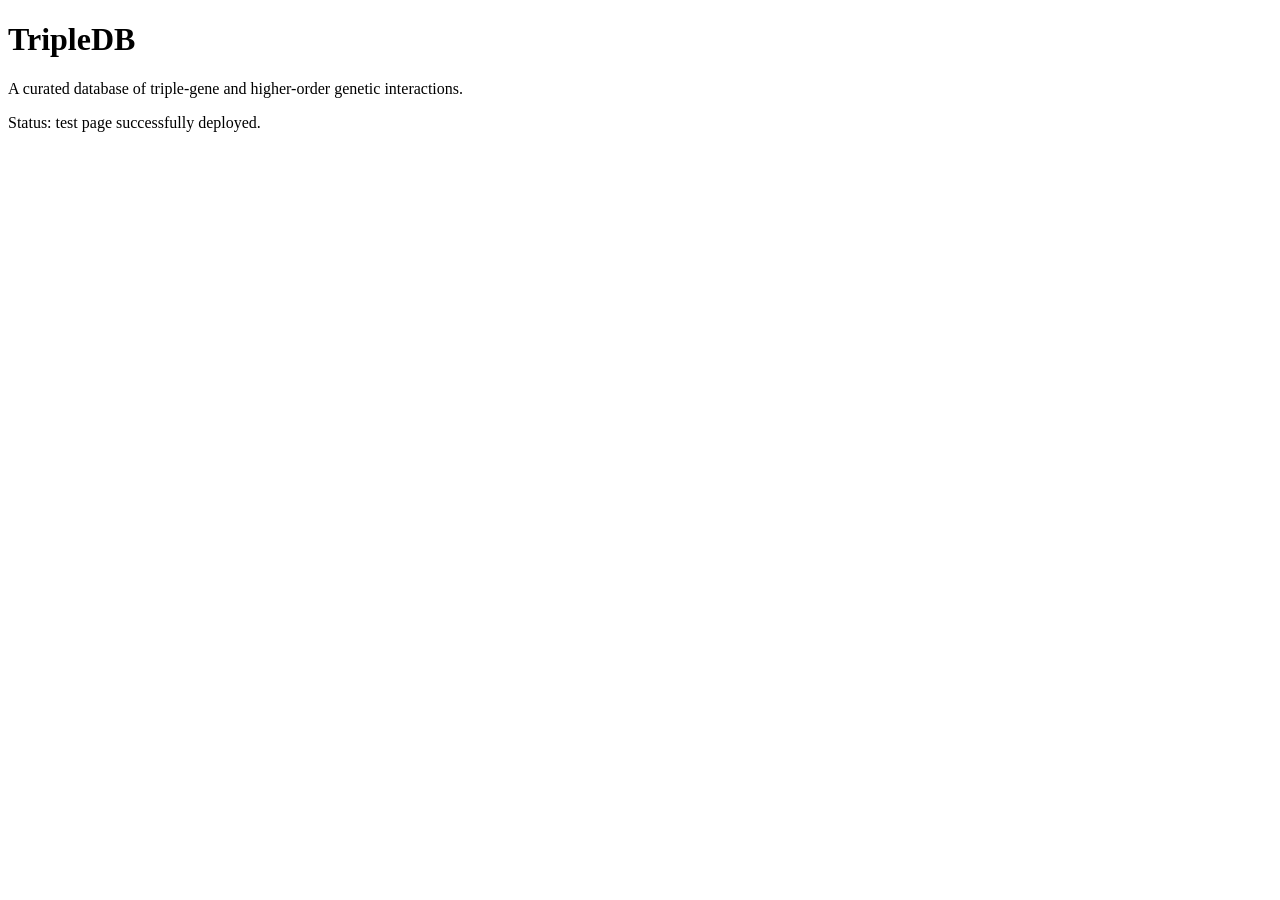
==== index.html @ 73de06bc "Create index.html" ====
<!DOCTYPE html>
<html lang="en">
<head>
  <meta charset="UTF-8">
  <title>TripleDB</title>
</head>
<body>
  <h1>TripleDB</h1>
  <p>A curated database of triple-gene and higher-order genetic interactions.</p>
  <p>Status: test page successfully deployed.</p>
</body>
</html>
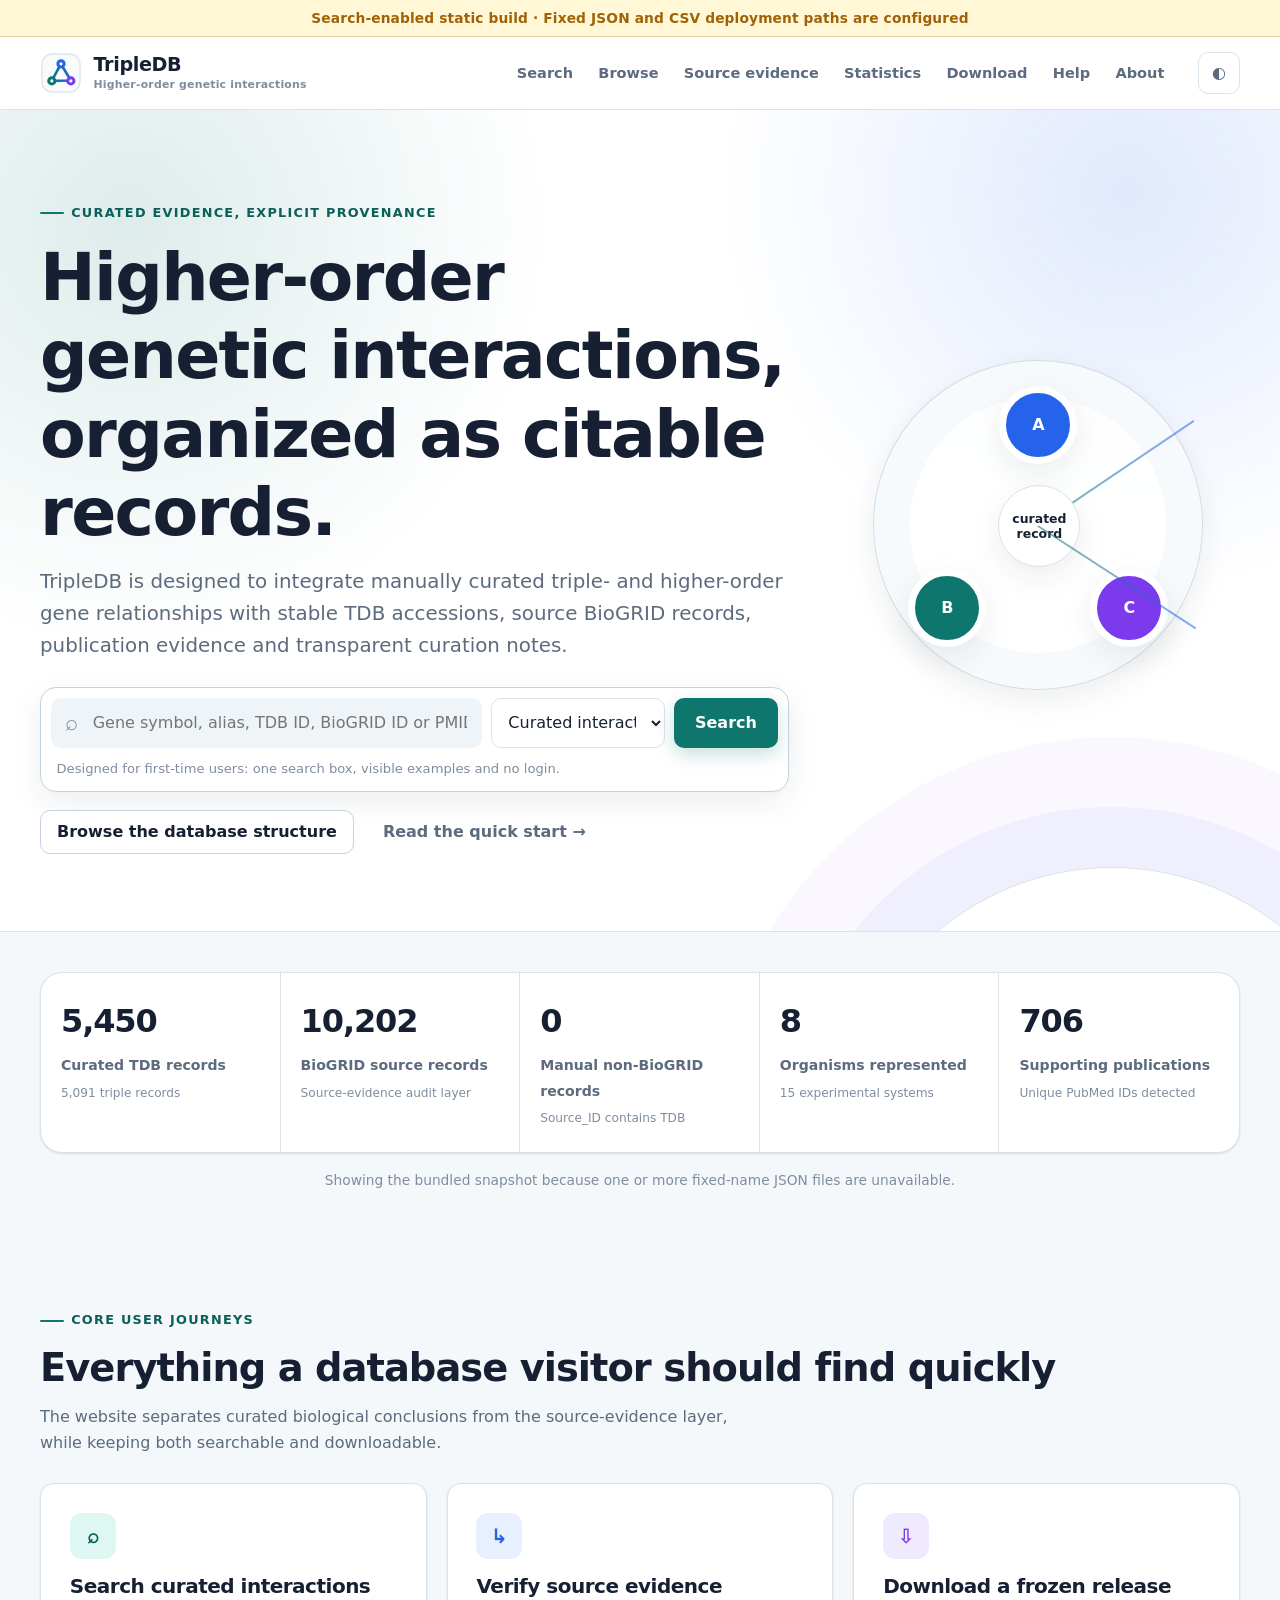
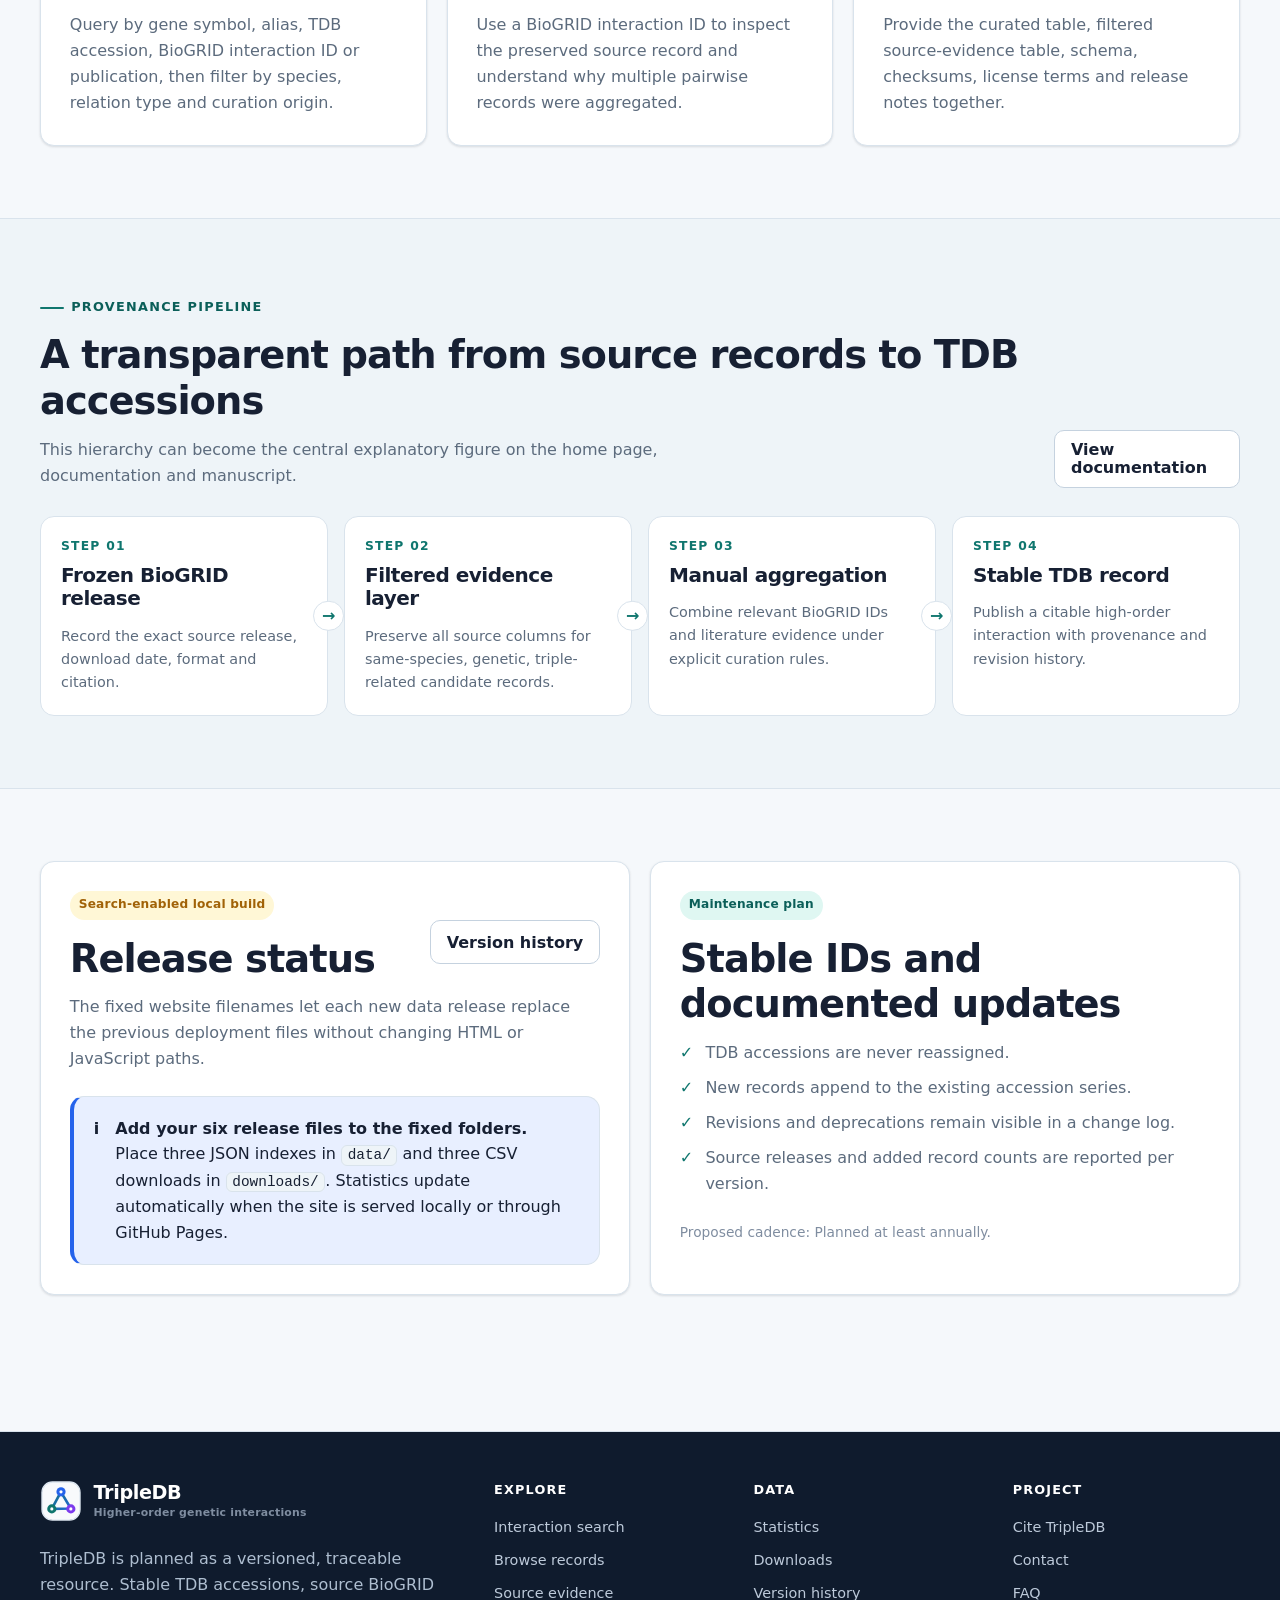
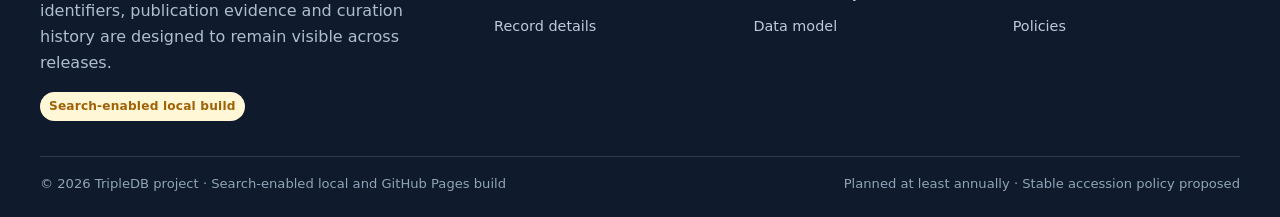
==== commit 7c977564: "web framework" ====
--- a/index.html
+++ b/index.html
@@ -1,12 +1,205 @@
-<!DOCTYPE html>
+<!doctype html>
 <html lang="en">
 <head>
-  <meta charset="UTF-8">
-  <title>TripleDB</title>
+  <meta charset="utf-8">
+  <meta name="viewport" content="width=device-width, initial-scale=1">
+  <meta name="description" content="Search-enabled static interface for a curated database of higher-order genetic interactions.">
+  <meta name="theme-color" content="#0f766e">
+  <title>Home | TripleDB</title>
+  <link rel="icon" href="assets/img/favicon.svg" type="image/svg+xml">
+  <link rel="stylesheet" href="assets/css/styles.css">
+  <script defer src="assets/js/config.js"></script>
+  <script defer src="assets/js/data-adapter.js"></script>
+  <script defer src="assets/js/app.js"></script>
 </head>
-<body>
-  <h1>TripleDB</h1>
-  <p>A curated database of triple-gene and higher-order genetic interactions.</p>
-  <p>Status: test page successfully deployed.</p>
+<body class="" data-page="home">
+<a class="skip-link" href="#main">Skip to main content</a>
+<div class="prototype-banner">Search-enabled static build · Fixed JSON and CSV deployment paths are configured</div>
+<header class="site-header">
+  <div class="container header-inner">
+    <a class="brand" href="index.html" aria-label="TripleDB home">
+      <img src="assets/img/tripledb-mark.svg" alt="" width="42" height="42">
+      <span class="brand-copy">
+        <span class="brand-name">TripleDB</span>
+        <span class="brand-tagline">Higher-order genetic interactions</span>
+      </span>
+    </a>
+    <nav class="primary-nav" id="primary-nav" aria-label="Primary navigation">
+      <ul><li><a href="search.html">Search</a></li><li><a href="browse.html">Browse</a></li><li><a href="evidence.html">Source evidence</a></li><li><a href="statistics.html">Statistics</a></li><li><a href="downloads.html">Download</a></li><li><a href="documentation.html">Help</a></li><li><a href="about.html">About</a></li></ul>
+    </nav>
+    <div class="header-actions">
+      <button class="icon-button" id="theme-toggle" type="button" aria-label="Use dark theme" title="Change theme">◐</button>
+      <button class="icon-button menu-button" id="menu-button" type="button" aria-controls="primary-nav" aria-expanded="false" aria-label="Open navigation">☰</button>
+    </div>
+  </div>
+</header>
+<main id="main">
+
+<section class="hero">
+  <div class="container hero-grid">
+    <div>
+      <div class="eyebrow">Curated evidence, explicit provenance</div>
+      <h1>Higher-order genetic interactions, organized as citable records.</h1>
+      <p class="lede">TripleDB is designed to integrate manually curated triple- and higher-order gene relationships with stable TDB accessions, source BioGRID records, publication evidence and transparent curation notes.</p>
+      <form class="search-panel" action="search.html" method="get" role="search" aria-label="Search TripleDB">
+        <div class="search-row">
+          <div class="search-input-wrap">
+            <label class="visually-hidden" for="home-query">Gene, accession or publication</label>
+            <input class="search-input" id="home-query" name="q" placeholder="Gene symbol, alias, TDB ID, BioGRID ID or PMID" autocomplete="off">
+          </div>
+          <label class="visually-hidden" for="home-scope">Search scope</label>
+          <select class="form-select" id="home-scope" name="scope">
+            <option value="interactions">Curated interactions</option>
+            <option value="evidence">Source evidence</option>
+          </select>
+          <button class="btn btn-primary btn-lg" type="submit">Search</button>
+        </div>
+        <p class="search-hint">Designed for first-time users: one search box, visible examples and no login.</p>
+      </form>
+      <div class="hero-actions">
+        <a class="btn btn-outline" href="browse.html">Browse the database structure</a>
+        <a class="btn btn-ghost" href="documentation.html#quick-start">Read the quick start →</a>
+      </div>
+    </div>
+    <div class="hero-visual" aria-hidden="true">
+      <div class="network-orbit">
+        <div class="node node-a">A</div>
+        <div class="node node-b">B</div>
+        <div class="node node-c">C</div>
+        <div class="node node-center">curated<br>record</div>
+      </div>
+    </div>
+  </div>
+</section>
+
+<section class="page-section compact">
+  <div class="container">
+    <div class="stat-strip" aria-label="Current TripleDB statistics">
+      <div class="stat-item"><span class="stat-value" data-stat="curatedRecords">5,450</span><span class="stat-label">Curated TDB records</span><div class="stat-note"><span data-stat="tripleRecords">5,091</span> triple records</div></div>
+      <div class="stat-item"><span class="stat-value" data-stat="sourceEvidenceRecords">10,202</span><span class="stat-label">BioGRID source records</span><div class="stat-note">Source-evidence audit layer</div></div>
+      <div class="stat-item"><span class="stat-value" data-stat="manualCurationRecords">0</span><span class="stat-label">Manual non-BioGRID records</span><div class="stat-note">Source_ID contains TDB</div></div>
+      <div class="stat-item"><span class="stat-value" data-stat="organisms">8</span><span class="stat-label">Organisms represented</span><div class="stat-note"><span data-stat="experimentalSystems">15</span> experimental systems</div></div>
+      <div class="stat-item"><span class="stat-value" data-stat="publications">706</span><span class="stat-label">Supporting publications</span><div class="stat-note">Unique PubMed IDs detected</div></div>
+    </div>
+    <p class="small subtle text-center mt-2 mb-0" data-statistics-status>Showing the bundled statistics snapshot. Run the included local server to load replacement JSON files dynamically.</p>
+  </div>
+</section>
+
+<section class="page-section">
+  <div class="container">
+    <div class="section-heading">
+      <div class="section-title-group">
+        <div class="eyebrow">Core user journeys</div>
+        <h2>Everything a database visitor should find quickly</h2>
+        <p>The website separates curated biological conclusions from the source-evidence layer, while keeping both searchable and downloadable.</p>
+      </div>
+    </div>
+    <div class="grid grid-3">
+      <article class="card pad-lg hover">
+        <div class="card-icon">⌕</div>
+        <h3><a href="search.html">Search curated interactions</a></h3>
+        <p class="muted">Query by gene symbol, alias, TDB accession, BioGRID interaction ID or publication, then filter by species, relation type and curation origin.</p>
+      </article>
+      <article class="card pad-lg hover">
+        <div class="card-icon blue">↳</div>
+        <h3><a href="evidence.html">Verify source evidence</a></h3>
+        <p class="muted">Use a BioGRID interaction ID to inspect the preserved source record and understand why multiple pairwise records were aggregated.</p>
+      </article>
+      <article class="card pad-lg hover">
+        <div class="card-icon purple">⇩</div>
+        <h3><a href="downloads.html">Download a frozen release</a></h3>
+        <p class="muted">Provide the curated table, filtered source-evidence table, schema, checksums, license terms and release notes together.</p>
+      </article>
+    </div>
+  </div>
+</section>
+
+<section class="page-section soft">
+  <div class="container">
+    <div class="section-heading">
+      <div class="section-title-group">
+        <div class="eyebrow">Provenance pipeline</div>
+        <h2>A transparent path from source records to TDB accessions</h2>
+        <p>This hierarchy can become the central explanatory figure on the home page, documentation and manuscript.</p>
+      </div>
+      <a class="btn btn-outline" href="documentation.html#provenance">View documentation</a>
+    </div>
+    <div class="pipeline">
+      <div class="pipeline-step"><div class="pipeline-number">STEP 01</div><h3>Frozen BioGRID release</h3><p>Record the exact source release, download date, format and citation.</p></div>
+      <div class="pipeline-step"><div class="pipeline-number">STEP 02</div><h3>Filtered evidence layer</h3><p>Preserve all source columns for same-species, genetic, triple-related candidate records.</p></div>
+      <div class="pipeline-step"><div class="pipeline-number">STEP 03</div><h3>Manual aggregation</h3><p>Combine relevant BioGRID IDs and literature evidence under explicit curation rules.</p></div>
+      <div class="pipeline-step"><div class="pipeline-number">STEP 04</div><h3>Stable TDB record</h3><p>Publish a citable high-order interaction with provenance and revision history.</p></div>
+    </div>
+  </div>
+</section>
+
+<section class="page-section">
+  <div class="container grid grid-2">
+    <article class="card pad-lg">
+      <div class="flex items-center justify-between gap-2 flex-wrap">
+        <div><span class="badge warning" data-config="releaseLabel">Data-ready draft</span><h2 class="mt-2">Release status</h2></div>
+        <a class="btn btn-outline" href="updates.html">Version history</a>
+      </div>
+      <p class="muted">The fixed website filenames let each new data release replace the previous deployment files without changing HTML or JavaScript paths.</p>
+      <div class="callout info mt-3"><div class="callout-icon">i</div><div><strong>Add your six release files to the fixed folders.</strong><p>Place three JSON indexes in <code>data/</code> and three CSV downloads in <code>downloads/</code>. Statistics update automatically when the site is served locally or through GitHub Pages.</p></div></div>
+    </article>
+    <article class="card pad-lg">
+      <span class="badge primary">Maintenance plan</span>
+      <h2 class="mt-2">Stable IDs and documented updates</h2>
+      <ul class="list-check muted">
+        <li>TDB accessions are never reassigned.</li>
+        <li>New records append to the existing accession series.</li>
+        <li>Revisions and deprecations remain visible in a change log.</li>
+        <li>Source releases and added record counts are reported per version.</li>
+      </ul>
+      <p class="small subtle mt-3 mb-0">Proposed cadence: <span data-config="updatePolicy">Planned at least annually</span>.</p>
+    </article>
+  </div>
+</section>
+
+</main>
+<footer class="site-footer">
+  <div class="container footer-main">
+    <div class="footer-brand">
+      <a class="brand" href="index.html">
+        <img src="assets/img/tripledb-mark.svg" alt="" width="42" height="42">
+        <span class="brand-copy"><span class="brand-name">TripleDB</span><span class="brand-tagline">Higher-order genetic interactions</span></span>
+      </a>
+      <p>TripleDB is planned as a versioned, traceable resource. Stable TDB accessions, source BioGRID identifiers, publication evidence and curation history are designed to remain visible across releases.</p>
+      <span class="badge warning" data-config="releaseLabel">Data-ready draft</span>
+    </div>
+    <div>
+      <div class="footer-heading">Explore</div>
+      <ul class="footer-links">
+        <li><a href="search.html">Interaction search</a></li>
+        <li><a href="browse.html">Browse records</a></li>
+        <li><a href="evidence.html">Source evidence</a></li>
+        <li><a href="record.html">Record details</a></li>
+      </ul>
+    </div>
+    <div>
+      <div class="footer-heading">Data</div>
+      <ul class="footer-links">
+        <li><a href="statistics.html">Statistics</a></li>
+        <li><a href="downloads.html">Downloads</a></li>
+        <li><a href="updates.html">Version history</a></li>
+        <li><a href="documentation.html#data-model">Data model</a></li>
+      </ul>
+    </div>
+    <div>
+      <div class="footer-heading">Project</div>
+      <ul class="footer-links">
+        <li><a href="about.html#citation">Cite TripleDB</a></li>
+        <li><a href="about.html#contact">Contact</a></li>
+        <li><a href="documentation.html#faq">FAQ</a></li>
+        <li><a href="about.html#policies">Policies</a></li>
+      </ul>
+    </div>
+  </div>
+  <div class="container footer-bottom">
+    <div>© <span data-current-year></span> TripleDB project · Search-enabled local and GitHub Pages build</div>
+    <div><span data-config="updatePolicy">Planned at least annually</span> · Stable accession policy proposed</div>
+  </div>
+</footer>
 </body>
 </html>
--- a/assets/css/styles.css
+++ b/assets/css/styles.css
@@ -0,0 +1,1000 @@
+:root {
+  color-scheme: light;
+  --bg: #f5f8fb;
+  --surface: #ffffff;
+  --surface-2: #eef4f8;
+  --surface-3: #e7eef5;
+  --text: #172033;
+  --muted: #5c6b7d;
+  --subtle: #7f8da0;
+  --line: #d9e3ec;
+  --line-strong: #c5d2df;
+  --primary: #0f766e;
+  --primary-strong: #0b5f59;
+  --primary-soft: #dff7f2;
+  --secondary: #2563eb;
+  --secondary-soft: #e8efff;
+  --accent: #7c3aed;
+  --accent-soft: #f0eaff;
+  --warning: #a16207;
+  --warning-soft: #fff7d6;
+  --danger: #b42318;
+  --danger-soft: #feeceb;
+  --success: #15803d;
+  --success-soft: #e9f8ee;
+  --shadow-sm: 0 1px 2px rgba(15, 23, 42, 0.05), 0 1px 3px rgba(15, 23, 42, 0.08);
+  --shadow-md: 0 10px 30px rgba(23, 32, 51, 0.08);
+  --shadow-lg: 0 18px 54px rgba(23, 32, 51, 0.12);
+  --radius-sm: 8px;
+  --radius-md: 14px;
+  --radius-lg: 22px;
+  --radius-xl: 30px;
+  --max-width: 1200px;
+  --header-height: 72px;
+  --font-sans: Inter, ui-sans-serif, system-ui, -apple-system, BlinkMacSystemFont, "Segoe UI", sans-serif;
+  --font-mono: "SFMono-Regular", Consolas, "Liberation Mono", monospace;
+}
+
+html[data-theme="dark"] {
+  color-scheme: dark;
+  --bg: #0d1524;
+  --surface: #131e31;
+  --surface-2: #18263b;
+  --surface-3: #22334d;
+  --text: #eef4fb;
+  --muted: #b2c0d0;
+  --subtle: #8fa0b4;
+  --line: #2d405b;
+  --line-strong: #40536d;
+  --primary: #4fd1c5;
+  --primary-strong: #72e3d8;
+  --primary-soft: #173b3a;
+  --secondary: #7ba5ff;
+  --secondary-soft: #1d3155;
+  --accent: #b894ff;
+  --accent-soft: #342757;
+  --warning: #f6c453;
+  --warning-soft: #4a3b14;
+  --danger: #ff8c84;
+  --danger-soft: #4a2326;
+  --success: #6ee7a0;
+  --success-soft: #183d29;
+  --shadow-sm: 0 1px 2px rgba(0, 0, 0, 0.28);
+  --shadow-md: 0 14px 36px rgba(0, 0, 0, 0.28);
+  --shadow-lg: 0 22px 64px rgba(0, 0, 0, 0.34);
+}
+
+*, *::before, *::after { box-sizing: border-box; }
+html { scroll-behavior: smooth; }
+body {
+  margin: 0;
+  min-height: 100vh;
+  background: var(--bg);
+  color: var(--text);
+  font-family: var(--font-sans);
+  font-size: 16px;
+  line-height: 1.62;
+  text-rendering: optimizeLegibility;
+}
+img, svg { max-width: 100%; }
+a { color: var(--secondary); text-decoration-thickness: 1.5px; text-underline-offset: 3px; }
+a:hover { color: var(--primary); }
+button, input, select, textarea { font: inherit; }
+button, [role="button"] { cursor: pointer; }
+button:disabled, input:disabled, select:disabled { cursor: not-allowed; opacity: 0.62; }
+code, pre, .mono { font-family: var(--font-mono); }
+code {
+  padding: 0.08rem 0.35rem;
+  border: 1px solid var(--line);
+  border-radius: 6px;
+  background: var(--surface-2);
+  font-size: 0.9em;
+}
+pre {
+  overflow: auto;
+  padding: 1rem 1.1rem;
+  border: 1px solid var(--line);
+  border-radius: var(--radius-md);
+  background: #111827;
+  color: #e5edf7;
+  line-height: 1.55;
+}
+hr { border: 0; border-top: 1px solid var(--line); margin: 2rem 0; }
+
+.skip-link {
+  position: fixed;
+  z-index: 9999;
+  top: 0.5rem;
+  left: 0.5rem;
+  transform: translateY(-150%);
+  padding: 0.65rem 0.9rem;
+  border-radius: var(--radius-sm);
+  background: var(--text);
+  color: var(--surface);
+  font-weight: 700;
+  transition: transform 160ms ease;
+}
+.skip-link:focus { transform: translateY(0); }
+
+.prototype-banner {
+  padding: 0.42rem 1rem;
+  background: var(--warning-soft);
+  color: var(--warning);
+  border-bottom: 1px solid color-mix(in srgb, var(--warning) 24%, transparent);
+  text-align: center;
+  font-size: 0.86rem;
+  font-weight: 700;
+  letter-spacing: 0.01em;
+}
+
+.container {
+  width: min(calc(100% - 2rem), var(--max-width));
+  margin-inline: auto;
+}
+.container.narrow { max-width: 900px; }
+.container.wide { max-width: 1380px; }
+
+.site-header {
+  position: sticky;
+  z-index: 1000;
+  top: 0;
+  min-height: var(--header-height);
+  border-bottom: 1px solid var(--line);
+  background: color-mix(in srgb, var(--surface) 92%, transparent);
+  backdrop-filter: blur(18px);
+}
+.header-inner {
+  min-height: var(--header-height);
+  display: flex;
+  align-items: center;
+  gap: 1.4rem;
+}
+.brand {
+  display: inline-flex;
+  align-items: center;
+  gap: 0.72rem;
+  color: var(--text);
+  text-decoration: none;
+  white-space: nowrap;
+}
+.brand img { width: 42px; height: 42px; }
+.brand-copy { display: flex; flex-direction: column; line-height: 1.05; }
+.brand-name { font-size: 1.2rem; font-weight: 850; letter-spacing: -0.02em; }
+.brand-tagline { margin-top: 0.25rem; color: var(--subtle); font-size: 0.68rem; font-weight: 650; letter-spacing: 0.02em; }
+
+.primary-nav { margin-left: auto; }
+.primary-nav ul {
+  display: flex;
+  align-items: center;
+  gap: 0.18rem;
+  margin: 0;
+  padding: 0;
+  list-style: none;
+}
+.primary-nav a {
+  display: inline-flex;
+  align-items: center;
+  min-height: 42px;
+  padding: 0.5rem 0.7rem;
+  border-radius: 9px;
+  color: var(--muted);
+  text-decoration: none;
+  font-size: 0.91rem;
+  font-weight: 680;
+}
+.primary-nav a:hover { background: var(--surface-2); color: var(--text); }
+.primary-nav a[aria-current="page"] { background: var(--primary-soft); color: var(--primary-strong); }
+.header-actions { display: flex; align-items: center; gap: 0.5rem; }
+.icon-button {
+  display: inline-flex;
+  align-items: center;
+  justify-content: center;
+  min-width: 42px;
+  min-height: 42px;
+  padding: 0.45rem;
+  border: 1px solid var(--line);
+  border-radius: 10px;
+  background: var(--surface);
+  color: var(--muted);
+}
+.icon-button:hover { border-color: var(--line-strong); color: var(--text); background: var(--surface-2); }
+.menu-button { display: none; }
+
+main { min-height: 62vh; }
+.page-section { padding: 4.5rem 0; }
+.page-section.compact { padding: 2.5rem 0; }
+.page-section.surface { background: var(--surface); border-block: 1px solid var(--line); }
+.page-section.soft { background: var(--surface-2); border-block: 1px solid var(--line); }
+
+.hero {
+  position: relative;
+  overflow: hidden;
+  padding: 5.4rem 0 4.8rem;
+  background:
+    radial-gradient(circle at 10% 14%, color-mix(in srgb, var(--primary) 14%, transparent), transparent 31%),
+    radial-gradient(circle at 88% 10%, color-mix(in srgb, var(--secondary) 14%, transparent), transparent 30%),
+    var(--surface);
+  border-bottom: 1px solid var(--line);
+}
+.hero::after {
+  content: "";
+  position: absolute;
+  inset: auto -8% -58% auto;
+  width: 540px;
+  height: 540px;
+  border: 1px solid color-mix(in srgb, var(--primary) 18%, transparent);
+  border-radius: 50%;
+  box-shadow: 0 0 0 60px color-mix(in srgb, var(--secondary) 5%, transparent), 0 0 0 130px color-mix(in srgb, var(--accent) 4%, transparent);
+  pointer-events: none;
+}
+.hero-grid {
+  position: relative;
+  z-index: 1;
+  display: grid;
+  grid-template-columns: minmax(0, 1.3fr) minmax(300px, 0.7fr);
+  gap: 3rem;
+  align-items: center;
+}
+.eyebrow {
+  display: inline-flex;
+  align-items: center;
+  gap: 0.45rem;
+  margin-bottom: 0.9rem;
+  color: var(--primary-strong);
+  font-size: 0.8rem;
+  font-weight: 850;
+  letter-spacing: 0.1em;
+  text-transform: uppercase;
+}
+.eyebrow::before { content: ""; width: 24px; height: 2px; border-radius: 999px; background: var(--primary); }
+h1, h2, h3, h4 { margin: 0 0 0.85rem; line-height: 1.18; letter-spacing: -0.025em; }
+h1 { font-size: clamp(2.5rem, 5.2vw, 4.9rem); }
+h2 { font-size: clamp(1.8rem, 3vw, 2.65rem); }
+h3 { font-size: 1.25rem; }
+h4 { font-size: 1rem; }
+p { margin: 0 0 1rem; }
+.lede { max-width: 760px; color: var(--muted); font-size: clamp(1.06rem, 1.7vw, 1.24rem); }
+.hero-actions { display: flex; flex-wrap: wrap; gap: 0.75rem; margin-top: 1.15rem; }
+
+.hero-visual {
+  position: relative;
+  min-height: 345px;
+  display: grid;
+  place-items: center;
+}
+.network-orbit {
+  position: relative;
+  width: 330px;
+  height: 330px;
+  border: 1px solid color-mix(in srgb, var(--line-strong) 78%, transparent);
+  border-radius: 50%;
+  background: color-mix(in srgb, var(--surface) 88%, transparent);
+  box-shadow: inset 0 0 0 36px color-mix(in srgb, var(--surface-2) 45%, transparent), var(--shadow-md);
+}
+.network-orbit::before,
+.network-orbit::after {
+  content: "";
+  position: absolute;
+  inset: 50% auto auto 50%;
+  width: 188px;
+  height: 2px;
+  transform-origin: 0 50%;
+  background: linear-gradient(90deg, var(--primary), var(--secondary));
+  opacity: 0.54;
+}
+.network-orbit::before { transform: rotate(-34deg); }
+.network-orbit::after { transform: rotate(33deg); }
+.node {
+  position: absolute;
+  display: grid;
+  place-items: center;
+  width: 78px;
+  height: 78px;
+  border: 7px solid var(--surface);
+  border-radius: 50%;
+  color: white;
+  font-weight: 900;
+  box-shadow: var(--shadow-md);
+}
+.node-a { top: 25px; left: 125px; background: var(--secondary); }
+.node-b { bottom: 42px; left: 34px; background: var(--primary); }
+.node-c { right: 34px; bottom: 42px; background: var(--accent); }
+.node-center {
+  top: 124px;
+  left: 124px;
+  width: 82px;
+  height: 82px;
+  background: var(--surface);
+  color: var(--text);
+  border: 1px solid var(--line);
+  font-size: 0.78rem;
+  text-align: center;
+  line-height: 1.25;
+}
+
+.search-panel {
+  margin-top: 1.55rem;
+  max-width: 850px;
+  padding: 0.62rem;
+  border: 1px solid var(--line-strong);
+  border-radius: 16px;
+  background: var(--surface);
+  box-shadow: var(--shadow-md);
+}
+.search-row { display: grid; grid-template-columns: minmax(0, 1fr) 174px auto; gap: 0.55rem; }
+.search-input-wrap { position: relative; }
+.search-input-wrap::before {
+  content: "⌕";
+  position: absolute;
+  top: 50%;
+  left: 0.9rem;
+  transform: translateY(-50%);
+  color: var(--subtle);
+  font-size: 1.35rem;
+  line-height: 1;
+}
+.search-input, .form-control, .form-select, textarea {
+  width: 100%;
+  border: 1px solid var(--line);
+  border-radius: 10px;
+  background: var(--surface);
+  color: var(--text);
+  outline: none;
+}
+.search-input { height: 50px; padding: 0.72rem 0.9rem 0.72rem 2.55rem; border-color: transparent; background: var(--surface-2); }
+.form-control, .form-select { min-height: 44px; padding: 0.64rem 0.76rem; }
+textarea { min-height: 120px; padding: 0.75rem; resize: vertical; }
+.search-input:focus, .form-control:focus, .form-select:focus, textarea:focus { border-color: var(--secondary); box-shadow: 0 0 0 3px color-mix(in srgb, var(--secondary) 18%, transparent); }
+.search-hint { margin: 0.65rem 0.35rem 0.1rem; color: var(--subtle); font-size: 0.82rem; }
+
+.btn {
+  display: inline-flex;
+  align-items: center;
+  justify-content: center;
+  gap: 0.48rem;
+  min-height: 44px;
+  padding: 0.68rem 1rem;
+  border: 1px solid transparent;
+  border-radius: 10px;
+  text-decoration: none;
+  font-weight: 780;
+  line-height: 1.1;
+  transition: transform 120ms ease, box-shadow 120ms ease, background-color 120ms ease, border-color 120ms ease;
+}
+.btn:hover { transform: translateY(-1px); }
+.btn-primary { background: var(--primary); color: white; box-shadow: 0 7px 18px color-mix(in srgb, var(--primary) 22%, transparent); }
+.btn-primary:hover { background: var(--primary-strong); color: white; }
+.btn-secondary { background: var(--secondary); color: white; }
+.btn-secondary:hover { background: color-mix(in srgb, var(--secondary) 84%, black); color: white; }
+.btn-outline { border-color: var(--line-strong); background: var(--surface); color: var(--text); }
+.btn-outline:hover { border-color: var(--primary); background: var(--primary-soft); color: var(--primary-strong); }
+.btn-ghost { background: transparent; color: var(--muted); }
+.btn-ghost:hover { background: var(--surface-2); color: var(--text); }
+.btn-sm { min-height: 36px; padding: 0.48rem 0.72rem; font-size: 0.87rem; }
+.btn-lg { min-height: 50px; padding-inline: 1.25rem; }
+
+.badge {
+  display: inline-flex;
+  align-items: center;
+  gap: 0.32rem;
+  width: fit-content;
+  padding: 0.28rem 0.56rem;
+  border-radius: 999px;
+  background: var(--surface-2);
+  color: var(--muted);
+  font-size: 0.76rem;
+  font-weight: 800;
+  letter-spacing: 0.015em;
+}
+.badge.primary { background: var(--primary-soft); color: var(--primary-strong); }
+.badge.secondary { background: var(--secondary-soft); color: var(--secondary); }
+.badge.accent { background: var(--accent-soft); color: var(--accent); }
+.badge.warning { background: var(--warning-soft); color: var(--warning); }
+.badge.success { background: var(--success-soft); color: var(--success); }
+
+.section-heading { display: flex; align-items: end; justify-content: space-between; gap: 1rem; margin-bottom: 1.7rem; }
+.section-heading p { max-width: 700px; margin: 0; color: var(--muted); }
+.section-title-group > :last-child { margin-bottom: 0; }
+
+.grid { display: grid; gap: 1.25rem; }
+.grid-2 { grid-template-columns: repeat(2, minmax(0, 1fr)); }
+.grid-3 { grid-template-columns: repeat(3, minmax(0, 1fr)); }
+.grid-4 { grid-template-columns: repeat(4, minmax(0, 1fr)); }
+.card {
+  border: 1px solid var(--line);
+  border-radius: var(--radius-md);
+  background: var(--surface);
+  box-shadow: var(--shadow-sm);
+}
+.card.pad { padding: 1.35rem; }
+.card.pad-lg { padding: 1.8rem; }
+.card.hover { transition: transform 150ms ease, box-shadow 150ms ease, border-color 150ms ease; }
+.card.hover:hover { transform: translateY(-3px); border-color: color-mix(in srgb, var(--primary) 38%, var(--line)); box-shadow: var(--shadow-md); }
+.card h3 a { color: var(--text); text-decoration: none; }
+.card h3 a:hover { color: var(--primary); }
+.card p:last-child { margin-bottom: 0; }
+.card-icon {
+  display: grid;
+  place-items: center;
+  width: 46px;
+  height: 46px;
+  margin-bottom: 1rem;
+  border-radius: 12px;
+  background: var(--primary-soft);
+  color: var(--primary-strong);
+  font-size: 1.25rem;
+  font-weight: 900;
+}
+.card-icon.blue { background: var(--secondary-soft); color: var(--secondary); }
+.card-icon.purple { background: var(--accent-soft); color: var(--accent); }
+
+.stat-strip {
+  display: grid;
+  grid-template-columns: repeat(auto-fit, minmax(180px, 1fr));
+  border: 1px solid var(--line);
+  border-radius: var(--radius-lg);
+  background: var(--surface);
+  box-shadow: var(--shadow-sm);
+  overflow: hidden;
+}
+.stat-item { padding: 1.45rem 1.25rem; border-right: 1px solid var(--line); }
+.stat-item:last-child { border-right: 0; }
+.stat-value { display: block; margin-bottom: 0.25rem; font-size: 2rem; font-weight: 900; letter-spacing: -0.035em; }
+.stat-label { color: var(--muted); font-size: 0.88rem; font-weight: 700; }
+.stat-note { margin-top: 0.35rem; color: var(--subtle); font-size: 0.76rem; }
+
+.pipeline {
+  display: grid;
+  grid-template-columns: repeat(4, minmax(0, 1fr));
+  gap: 1rem;
+  align-items: stretch;
+}
+.pipeline-step {
+  position: relative;
+  padding: 1.25rem;
+  border: 1px solid var(--line);
+  border-radius: var(--radius-md);
+  background: var(--surface);
+}
+.pipeline-step:not(:last-child)::after {
+  content: "→";
+  position: absolute;
+  z-index: 2;
+  top: 50%;
+  right: -1.05rem;
+  transform: translateY(-50%);
+  display: grid;
+  place-items: center;
+  width: 1.9rem;
+  height: 1.9rem;
+  border: 1px solid var(--line);
+  border-radius: 50%;
+  background: var(--surface);
+  color: var(--primary);
+  font-weight: 900;
+}
+.pipeline-number { color: var(--primary); font-size: 0.77rem; font-weight: 900; letter-spacing: 0.1em; }
+.pipeline-step h3 { margin-top: 0.45rem; }
+.pipeline-step p { margin: 0; color: var(--muted); font-size: 0.9rem; }
+
+.callout {
+  display: flex;
+  gap: 1rem;
+  padding: 1.15rem 1.25rem;
+  border: 1px solid var(--line);
+  border-left: 4px solid var(--primary);
+  border-radius: var(--radius-md);
+  background: var(--surface);
+}
+.callout.warning { border-left-color: var(--warning); background: var(--warning-soft); }
+.callout.info { border-left-color: var(--secondary); background: var(--secondary-soft); }
+.callout.success { border-left-color: var(--success); background: var(--success-soft); }
+.callout-icon { flex: 0 0 auto; font-weight: 900; }
+.callout p:last-child { margin-bottom: 0; }
+
+.page-hero {
+  padding: 3.3rem 0 2.7rem;
+  border-bottom: 1px solid var(--line);
+  background: var(--surface);
+}
+.page-hero h1 { font-size: clamp(2.1rem, 4.2vw, 3.5rem); }
+.page-hero .lede { max-width: 840px; }
+.breadcrumbs { display: flex; flex-wrap: wrap; gap: 0.45rem; margin-bottom: 1rem; color: var(--subtle); font-size: 0.84rem; }
+.breadcrumbs a { color: var(--muted); text-decoration: none; }
+.breadcrumbs a:hover { color: var(--primary); }
+
+.layout-sidebar { display: grid; grid-template-columns: 260px minmax(0, 1fr); gap: 1.5rem; align-items: start; }
+.sidebar-card { position: sticky; top: calc(var(--header-height) + 1.5rem); }
+.filter-group { padding: 1rem 0; border-bottom: 1px solid var(--line); }
+.filter-group:first-child { padding-top: 0; }
+.filter-group:last-child { border-bottom: 0; padding-bottom: 0; }
+.filter-group h3 { margin-bottom: 0.65rem; font-size: 0.94rem; }
+.check-list { display: grid; gap: 0.45rem; }
+.check-row { display: flex; gap: 0.55rem; align-items: flex-start; color: var(--muted); font-size: 0.9rem; }
+.check-row input { margin-top: 0.3rem; }
+
+.result-toolbar {
+  display: flex;
+  flex-wrap: wrap;
+  align-items: center;
+  justify-content: space-between;
+  gap: 0.75rem;
+  margin-bottom: 0.9rem;
+}
+.result-count { font-weight: 850; }
+.toolbar-actions { display: flex; flex-wrap: wrap; gap: 0.5rem; }
+.table-wrap {
+  overflow-x: auto;
+  border: 1px solid var(--line);
+  border-radius: var(--radius-md);
+  background: var(--surface);
+}
+table { width: 100%; border-collapse: collapse; font-size: 0.9rem; }
+th, td { padding: 0.82rem 0.9rem; border-bottom: 1px solid var(--line); text-align: left; vertical-align: top; }
+th { background: var(--surface-2); color: var(--muted); font-size: 0.78rem; font-weight: 850; letter-spacing: 0.04em; text-transform: uppercase; white-space: nowrap; }
+tbody tr:last-child td { border-bottom: 0; }
+tbody tr:hover td { background: color-mix(in srgb, var(--primary-soft) 35%, var(--surface)); }
+.table-empty td { padding: 3rem 1rem; text-align: center; color: var(--muted); }
+
+.empty-state {
+  display: grid;
+  place-items: center;
+  min-height: 300px;
+  padding: 2.5rem 1.25rem;
+  border: 1px dashed var(--line-strong);
+  border-radius: var(--radius-md);
+  background: var(--surface);
+  text-align: center;
+}
+.empty-state > div { max-width: 540px; }
+.empty-state-icon {
+  display: grid;
+  place-items: center;
+  width: 64px;
+  height: 64px;
+  margin: 0 auto 1rem;
+  border-radius: 18px;
+  background: var(--surface-2);
+  color: var(--primary);
+  font-size: 1.7rem;
+  font-weight: 900;
+}
+.empty-state p { color: var(--muted); }
+
+.record-header {
+  display: flex;
+  align-items: flex-start;
+  justify-content: space-between;
+  gap: 1.25rem;
+}
+.record-id { font-family: var(--font-mono); font-size: clamp(2rem, 4vw, 3.2rem); letter-spacing: -0.04em; }
+.record-actions { display: flex; flex-wrap: wrap; justify-content: flex-end; gap: 0.5rem; }
+.record-meta { display: flex; flex-wrap: wrap; gap: 0.55rem; margin-top: 0.9rem; }
+.record-layout { display: grid; grid-template-columns: minmax(0, 1fr) 310px; gap: 1.5rem; align-items: start; }
+.record-section { padding: 1.4rem; border: 1px solid var(--line); border-radius: var(--radius-md); background: var(--surface); }
+.record-section + .record-section { margin-top: 1rem; }
+.definition-grid { display: grid; grid-template-columns: 190px minmax(0, 1fr); gap: 0; }
+.definition-grid dt, .definition-grid dd { margin: 0; padding: 0.78rem 0; border-bottom: 1px solid var(--line); }
+.definition-grid dt { color: var(--muted); font-size: 0.86rem; font-weight: 800; }
+.definition-grid dd { overflow-wrap: anywhere; }
+.definition-grid dt:last-of-type, .definition-grid dd:last-of-type { border-bottom: 0; }
+.gene-pills { display: flex; flex-wrap: wrap; gap: 0.55rem; }
+.gene-pill { padding: 0.5rem 0.68rem; border: 1px solid var(--line); border-radius: 10px; background: var(--surface-2); font-family: var(--font-mono); font-weight: 750; }
+.evidence-quote { margin: 0; padding: 1rem 1.1rem; border-left: 4px solid var(--secondary); background: var(--surface-2); color: var(--muted); font-style: italic; }
+.side-list { display: grid; gap: 0.75rem; }
+.side-list-item { padding-bottom: 0.75rem; border-bottom: 1px solid var(--line); }
+.side-list-item:last-child { padding-bottom: 0; border-bottom: 0; }
+.side-label { display: block; color: var(--subtle); font-size: 0.76rem; font-weight: 850; letter-spacing: 0.06em; text-transform: uppercase; }
+.side-value { margin-top: 0.2rem; font-weight: 720; }
+
+.alpha-index { display: flex; flex-wrap: wrap; gap: 0.35rem; }
+.alpha-index a, .alpha-index span {
+  display: grid;
+  place-items: center;
+  width: 36px;
+  height: 36px;
+  border: 1px solid var(--line);
+  border-radius: 8px;
+  background: var(--surface);
+  color: var(--muted);
+  text-decoration: none;
+  font-weight: 750;
+}
+.alpha-index a:hover { border-color: var(--primary); color: var(--primary); background: var(--primary-soft); }
+
+.chart-placeholder {
+  position: relative;
+  min-height: 280px;
+  overflow: hidden;
+  border: 1px dashed var(--line-strong);
+  border-radius: var(--radius-md);
+  background:
+    linear-gradient(to right, transparent 49.6%, color-mix(in srgb, var(--line) 70%, transparent) 50%, transparent 50.4%),
+    linear-gradient(to bottom, transparent 49.6%, color-mix(in srgb, var(--line) 70%, transparent) 50%, transparent 50.4%),
+    var(--surface);
+  background-size: 64px 64px;
+}
+.chart-placeholder::after {
+  content: attr(data-label);
+  position: absolute;
+  inset: 50% auto auto 50%;
+  transform: translate(-50%, -50%);
+  padding: 0.45rem 0.7rem;
+  border: 1px solid var(--line);
+  border-radius: 999px;
+  background: var(--surface);
+  color: var(--subtle);
+  font-size: 0.82rem;
+  font-weight: 800;
+  white-space: nowrap;
+}
+.chart-bars { position: absolute; inset: 15% 8% 12%; display: flex; align-items: end; gap: 5%; opacity: 0.42; }
+.chart-bars span { flex: 1; min-height: 10%; border-radius: 8px 8px 0 0; background: linear-gradient(var(--secondary), var(--primary)); }
+.chart-bars span:nth-child(1) { height: 28%; }
+.chart-bars span:nth-child(2) { height: 46%; }
+.chart-bars span:nth-child(3) { height: 66%; }
+.chart-bars span:nth-child(4) { height: 38%; }
+.chart-bars span:nth-child(5) { height: 78%; }
+.chart-bars span:nth-child(6) { height: 56%; }
+
+.download-card { display: grid; grid-template-columns: minmax(0, 1fr) auto; gap: 1rem; align-items: center; padding: 1.35rem; border: 1px solid var(--line); border-radius: var(--radius-md); background: var(--surface); }
+.download-card + .download-card { margin-top: 0.8rem; }
+.download-meta { display: flex; flex-wrap: wrap; gap: 0.55rem; margin-top: 0.5rem; color: var(--subtle); font-size: 0.82rem; }
+
+.docs-layout { display: grid; grid-template-columns: 250px minmax(0, 1fr); gap: 2rem; align-items: start; }
+.docs-nav { position: sticky; top: calc(var(--header-height) + 1.5rem); padding: 1rem; border: 1px solid var(--line); border-radius: var(--radius-md); background: var(--surface); }
+.docs-nav h2 { margin-bottom: 0.65rem; font-size: 0.88rem; color: var(--subtle); letter-spacing: 0.08em; text-transform: uppercase; }
+.docs-nav ul { display: grid; gap: 0.2rem; margin: 0; padding: 0; list-style: none; }
+.docs-nav a { display: block; padding: 0.42rem 0.55rem; border-radius: 7px; color: var(--muted); text-decoration: none; font-size: 0.9rem; font-weight: 650; }
+.docs-nav a:hover { background: var(--surface-2); color: var(--text); }
+.docs-content > section { scroll-margin-top: calc(var(--header-height) + 2rem); padding-bottom: 2.4rem; margin-bottom: 2.4rem; border-bottom: 1px solid var(--line); }
+.docs-content > section:last-child { border-bottom: 0; margin-bottom: 0; }
+.field-list { display: grid; gap: 0.55rem; }
+.field-row { display: grid; grid-template-columns: 210px minmax(0, 1fr); gap: 1rem; padding: 0.8rem 0.9rem; border: 1px solid var(--line); border-radius: 10px; background: var(--surface); }
+.field-name { font-family: var(--font-mono); font-size: 0.88rem; font-weight: 800; }
+.field-description { color: var(--muted); font-size: 0.9rem; }
+
+details { border: 1px solid var(--line); border-radius: 10px; background: var(--surface); }
+details + details { margin-top: 0.65rem; }
+summary { padding: 0.9rem 1rem; font-weight: 780; cursor: pointer; }
+details[open] summary { border-bottom: 1px solid var(--line); }
+.details-body { padding: 1rem; color: var(--muted); }
+.details-body > :last-child { margin-bottom: 0; }
+
+.timeline { position: relative; display: grid; gap: 1rem; padding-left: 1.7rem; }
+.timeline::before { content: ""; position: absolute; top: 0.4rem; bottom: 0.4rem; left: 0.45rem; width: 2px; background: var(--line-strong); }
+.timeline-item { position: relative; padding: 1.05rem 1.1rem; border: 1px solid var(--line); border-radius: var(--radius-md); background: var(--surface); }
+.timeline-item::before { content: ""; position: absolute; top: 1.25rem; left: -1.65rem; width: 0.78rem; height: 0.78rem; border: 3px solid var(--surface); border-radius: 50%; background: var(--primary); box-shadow: 0 0 0 1px var(--line-strong); }
+.timeline-date { color: var(--subtle); font-size: 0.8rem; font-weight: 800; letter-spacing: 0.05em; text-transform: uppercase; }
+
+.two-column-text { columns: 2; column-gap: 2rem; }
+.list-clean { margin: 0; padding: 0; list-style: none; }
+.list-check { display: grid; gap: 0.58rem; margin: 0; padding: 0; list-style: none; }
+.list-check li { position: relative; padding-left: 1.6rem; }
+.list-check li::before { content: "✓"; position: absolute; left: 0; color: var(--primary); font-weight: 900; }
+.visually-hidden {
+  position: absolute !important;
+  width: 1px !important;
+  height: 1px !important;
+  padding: 0 !important;
+  margin: -1px !important;
+  overflow: hidden !important;
+  clip: rect(0, 0, 0, 0) !important;
+  white-space: nowrap !important;
+  border: 0 !important;
+}
+.muted { color: var(--muted); }
+.subtle { color: var(--subtle); }
+.small { font-size: 0.86rem; }
+.text-center { text-align: center; }
+.mt-0 { margin-top: 0; }
+.mt-1 { margin-top: 0.5rem; }
+.mt-2 { margin-top: 1rem; }
+.mt-3 { margin-top: 1.5rem; }
+.mt-4 { margin-top: 2rem; }
+.mb-0 { margin-bottom: 0; }
+.flex { display: flex; }
+.flex-wrap { flex-wrap: wrap; }
+.items-center { align-items: center; }
+.justify-between { justify-content: space-between; }
+.gap-1 { gap: 0.5rem; }
+.gap-2 { gap: 1rem; }
+
+.site-footer { margin-top: 4rem; border-top: 1px solid var(--line); background: #0f1b2d; color: #dce7f3; }
+.footer-main { display: grid; grid-template-columns: 1.3fr repeat(3, minmax(130px, 0.7fr)); gap: 2rem; padding: 3rem 0 2.2rem; }
+.footer-brand .brand { color: white; }
+.footer-brand p { max-width: 430px; margin-top: 1rem; color: #aebed0; }
+.footer-heading { margin-bottom: 0.8rem; color: white; font-size: 0.8rem; font-weight: 850; letter-spacing: 0.09em; text-transform: uppercase; }
+.footer-links { display: grid; gap: 0.45rem; margin: 0; padding: 0; list-style: none; }
+.footer-links a { color: #bdcada; text-decoration: none; font-size: 0.9rem; }
+.footer-links a:hover { color: white; }
+.footer-bottom { display: flex; justify-content: space-between; gap: 1rem; padding: 1rem 0 1.4rem; border-top: 1px solid #2a3a50; color: #91a3b8; font-size: 0.82rem; }
+
+.toast {
+  position: fixed;
+  z-index: 2000;
+  right: 1rem;
+  bottom: 1rem;
+  max-width: 340px;
+  padding: 0.8rem 1rem;
+  border: 1px solid var(--line-strong);
+  border-radius: 10px;
+  background: var(--surface);
+  color: var(--text);
+  box-shadow: var(--shadow-lg);
+  opacity: 0;
+  transform: translateY(12px);
+  pointer-events: none;
+  transition: opacity 160ms ease, transform 160ms ease;
+}
+.toast.show { opacity: 1; transform: translateY(0); }
+
+@media (max-width: 1080px) {
+  .brand-tagline { display: none; }
+  .primary-nav a { padding-inline: 0.52rem; font-size: 0.86rem; }
+  .hero-grid { grid-template-columns: 1fr; }
+  .hero-visual { display: none; }
+  .grid-4 { grid-template-columns: repeat(2, minmax(0, 1fr)); }
+  .pipeline { grid-template-columns: repeat(2, minmax(0, 1fr)); }
+  .pipeline-step:nth-child(2)::after { display: none; }
+  .record-layout { grid-template-columns: 1fr; }
+  .record-layout > aside { order: -1; }
+}
+
+@media (max-width: 860px) {
+  .menu-button { display: inline-flex; }
+  .primary-nav {
+    position: absolute;
+    top: calc(100% + 1px);
+    left: 0;
+    right: 0;
+    display: none;
+    margin: 0;
+    padding: 0.8rem 1rem 1rem;
+    border-bottom: 1px solid var(--line);
+    background: var(--surface);
+    box-shadow: var(--shadow-md);
+  }
+  .primary-nav.open { display: block; }
+  .primary-nav ul { display: grid; grid-template-columns: repeat(2, minmax(0, 1fr)); }
+  .primary-nav a { width: 100%; padding: 0.65rem 0.8rem; }
+  .header-actions { margin-left: auto; }
+  .layout-sidebar, .docs-layout { grid-template-columns: 1fr; }
+  .sidebar-card, .docs-nav { position: static; }
+  .docs-nav ul { grid-template-columns: repeat(2, minmax(0, 1fr)); }
+  .footer-main { grid-template-columns: repeat(2, minmax(0, 1fr)); }
+  .footer-brand { grid-column: 1 / -1; }
+}
+
+@media (max-width: 680px) {
+  body { font-size: 15.5px; }
+  .container { width: min(calc(100% - 1.25rem), var(--max-width)); }
+  .prototype-banner { font-size: 0.76rem; }
+  .brand img { width: 38px; height: 38px; }
+  .brand-name { font-size: 1.08rem; }
+  .hero { padding: 3.8rem 0 3.4rem; }
+  .search-row { grid-template-columns: 1fr; }
+  .search-panel { padding: 0.55rem; }
+  .grid-2, .grid-3, .grid-4 { grid-template-columns: 1fr; }
+  .stat-strip { grid-template-columns: repeat(2, minmax(0, 1fr)); }
+  .stat-item:nth-child(2) { border-right: 0; }
+  .stat-item:nth-child(-n+2) { border-bottom: 1px solid var(--line); }
+  .pipeline { grid-template-columns: 1fr; }
+  .pipeline-step::after { display: none !important; }
+  .page-section { padding: 3.2rem 0; }
+  .page-hero { padding: 2.5rem 0 2.1rem; }
+  .section-heading { display: block; }
+  .section-heading .btn { margin-top: 0.8rem; }
+  .record-header { display: block; }
+  .record-actions { justify-content: flex-start; margin-top: 1rem; }
+  .definition-grid { grid-template-columns: 1fr; }
+  .definition-grid dt { padding-bottom: 0.2rem; border-bottom: 0; }
+  .definition-grid dd { padding-top: 0; }
+  .field-row { grid-template-columns: 1fr; gap: 0.35rem; }
+  .download-card { grid-template-columns: 1fr; }
+  .download-card .btn { width: 100%; }
+  .docs-nav ul { grid-template-columns: 1fr; }
+  .two-column-text { columns: 1; }
+  .footer-main { grid-template-columns: 1fr; }
+  .footer-bottom { display: block; }
+  .footer-bottom > :last-child { margin-top: 0.35rem; }
+}
+
+@media (prefers-reduced-motion: reduce) {
+  *, *::before, *::after { scroll-behavior: auto !important; transition-duration: 0.001ms !important; animation-duration: 0.001ms !important; animation-iteration-count: 1 !important; }
+}
+
+@media print {
+  .prototype-banner, .site-header, .site-footer, .record-actions, .btn, .docs-nav, .sidebar-card { display: none !important; }
+  body { background: white; color: black; }
+  main { min-height: auto; }
+  .page-section, .page-hero { padding: 1rem 0; }
+  .card, .record-section, .table-wrap { box-shadow: none; border-color: #bbb; }
+  a { color: black; text-decoration: none; }
+}
+
+/* Data-ready statistics additions */
+.compact-value {
+  margin-bottom: 0.5rem;
+  color: var(--primary-strong);
+  font-size: clamp(2rem, 4vw, 3rem);
+}
+.statistics-table { min-width: 560px; }
+.statistics-table .number-cell {
+  width: 110px;
+  font-variant-numeric: tabular-nums;
+  font-weight: 800;
+  white-space: nowrap;
+}
+.statistics-table .distribution-cell {
+  width: 42%;
+  min-width: 190px;
+}
+.distribution-cell {
+  display: flex;
+  align-items: center;
+  gap: 0.7rem;
+}
+.distribution-bar {
+  flex: 1 1 auto;
+  height: 9px;
+  overflow: hidden;
+  border-radius: 999px;
+  background: var(--surface-3);
+}
+.distribution-bar > span {
+  display: block;
+  height: 100%;
+  min-width: 0;
+  border-radius: inherit;
+  background: linear-gradient(90deg, var(--primary), var(--secondary));
+}
+.distribution-percent {
+  flex: 0 0 64px;
+  color: var(--subtle);
+  font-size: 0.8rem;
+  font-variant-numeric: tabular-nums;
+  text-align: right;
+}
+.species-count {
+  display: block;
+  margin-top: 0.35rem;
+  color: var(--primary-strong);
+  font-size: 1.65rem;
+  font-weight: 900;
+  letter-spacing: -0.03em;
+}
+
+@media (max-width: 680px) {
+  .statistics-table { min-width: 520px; }
+}
+
+/* Search-enabled data interface */
+.sidebar-title { margin: 0; font-size: 1rem; }
+.form-input {
+  width: 100%;
+  min-height: 44px;
+  padding: 0.64rem 0.76rem;
+  border: 1px solid var(--line);
+  border-radius: 10px;
+  background: var(--surface);
+  color: var(--text);
+  font: inherit;
+}
+.form-input:focus {
+  outline: 0;
+  border-color: var(--secondary);
+  box-shadow: 0 0 0 3px color-mix(in srgb, var(--secondary) 18%, transparent);
+}
+.filter-disabled { opacity: 0.48; }
+.filter-disabled select { cursor: not-allowed; }
+.small-callout { margin-top: 1rem; font-size: 0.82rem; }
+.search-results-table { margin-top: 0.8rem; }
+.search-results-table table { min-width: 1120px; }
+.search-results-table th:nth-child(1) { min-width: 110px; }
+.search-results-table th:nth-child(2) { min-width: 230px; }
+.search-results-table th:nth-child(3) { min-width: 170px; }
+.search-results-table th:nth-child(4) { min-width: 190px; }
+.search-results-table th:nth-child(5) { min-width: 145px; }
+.search-results-table th:nth-child(6) { min-width: 130px; }
+.search-results-table th:nth-child(7) { min-width: 320px; }
+.qualification-cell { max-width: 460px; line-height: 1.45; }
+.strong-link { font-weight: 850; }
+.inline-link-list { display: flex; flex-wrap: wrap; gap: 0.35rem 0.55rem; align-items: center; }
+.inline-link-list a { white-space: nowrap; }
+a.gene-pill { color: var(--primary-strong); text-decoration: none; }
+a.gene-pill:hover { border-color: var(--primary); background: var(--primary-soft); }
+.compact-empty { min-height: 210px; border: 0; background: transparent; }
+
+.pagination-bar {
+  min-height: 50px;
+  display: flex;
+  align-items: center;
+  justify-content: space-between;
+  gap: 1rem;
+  padding: 0.65rem 0;
+}
+.pagination-summary { color: var(--subtle); font-size: 0.9rem; font-variant-numeric: tabular-nums; }
+.pagination-controls { display: flex; align-items: center; flex-wrap: wrap; justify-content: flex-end; gap: 0.45rem; }
+.pagination-page { min-width: 92px; text-align: center; color: var(--muted); font-size: 0.88rem; font-weight: 750; }
+.pagination-controls button:disabled { opacity: 0.42; cursor: not-allowed; }
+
+.filter-strip {
+  display: grid;
+  grid-template-columns: repeat(4, minmax(150px, 1fr));
+  gap: 0.8rem;
+  padding: 1rem;
+  border: 1px solid var(--line);
+  border-radius: var(--radius-lg);
+  background: var(--surface-2);
+}
+.filter-strip label { display: grid; gap: 0.35rem; color: var(--muted); font-size: 0.78rem; font-weight: 800; }
+.filter-strip-actions { display: flex; align-items: end; gap: 0.6rem; flex-wrap: wrap; }
+.evidence-filter-strip { grid-template-columns: minmax(220px, 1fr) minmax(150px, 220px) auto; }
+
+.live-alpha { gap: 0.4rem; }
+.alpha-button {
+  min-width: 34px;
+  height: 34px;
+  border: 1px solid var(--line);
+  border-radius: 8px;
+  background: var(--surface);
+  color: var(--muted);
+  font-weight: 800;
+  cursor: pointer;
+}
+.alpha-button:hover, .alpha-button.active {
+  border-color: var(--primary);
+  background: var(--primary-soft);
+  color: var(--primary-strong);
+}
+.gene-index-grid {
+  display: grid;
+  grid-template-columns: repeat(auto-fill, minmax(190px, 1fr));
+  gap: 0.6rem;
+}
+.gene-index-item {
+  display: flex;
+  align-items: center;
+  justify-content: space-between;
+  gap: 0.7rem;
+  padding: 0.7rem 0.8rem;
+  border: 1px solid var(--line);
+  border-radius: 10px;
+  background: var(--surface);
+  color: var(--text);
+  text-decoration: none;
+}
+.gene-index-item:hover { border-color: var(--primary); background: var(--primary-soft); }
+.compact-search-label { width: min(280px, 100%); }
+.browse-choice-card { text-align: left; cursor: pointer; color: inherit; }
+.browse-choice-card:hover { border-color: var(--primary); transform: translateY(-2px); }
+.relation-list-grid { display: grid; grid-template-columns: repeat(auto-fill, minmax(245px, 1fr)); gap: 0.7rem; }
+.relation-list-item {
+  display: flex;
+  justify-content: space-between;
+  gap: 1rem;
+  padding: 0.8rem 0.9rem;
+  border: 1px solid var(--line);
+  border-radius: 10px;
+  background: var(--surface);
+  color: var(--text);
+  text-decoration: none;
+}
+.relation-list-item:hover { border-color: var(--secondary); background: var(--secondary-soft); }
+.record-navigation { display: flex; align-items: center; justify-content: space-between; gap: 0.7rem; flex-wrap: wrap; }
+.aside-heading { font-size: 1.1rem; }
+
+@media (max-width: 980px) {
+  .filter-strip { grid-template-columns: repeat(2, minmax(150px, 1fr)); }
+  .evidence-filter-strip { grid-template-columns: 1fr 1fr; }
+  .evidence-filter-strip .filter-strip-actions { grid-column: 1 / -1; }
+}
+
+@media (max-width: 680px) {
+  .filter-strip, .evidence-filter-strip { grid-template-columns: 1fr; }
+  .evidence-filter-strip .filter-strip-actions { grid-column: auto; }
+  .pagination-bar { align-items: flex-start; flex-direction: column; }
+  .pagination-controls { justify-content: flex-start; }
+  .pagination-controls .btn { padding-inline: 0.55rem; }
+}
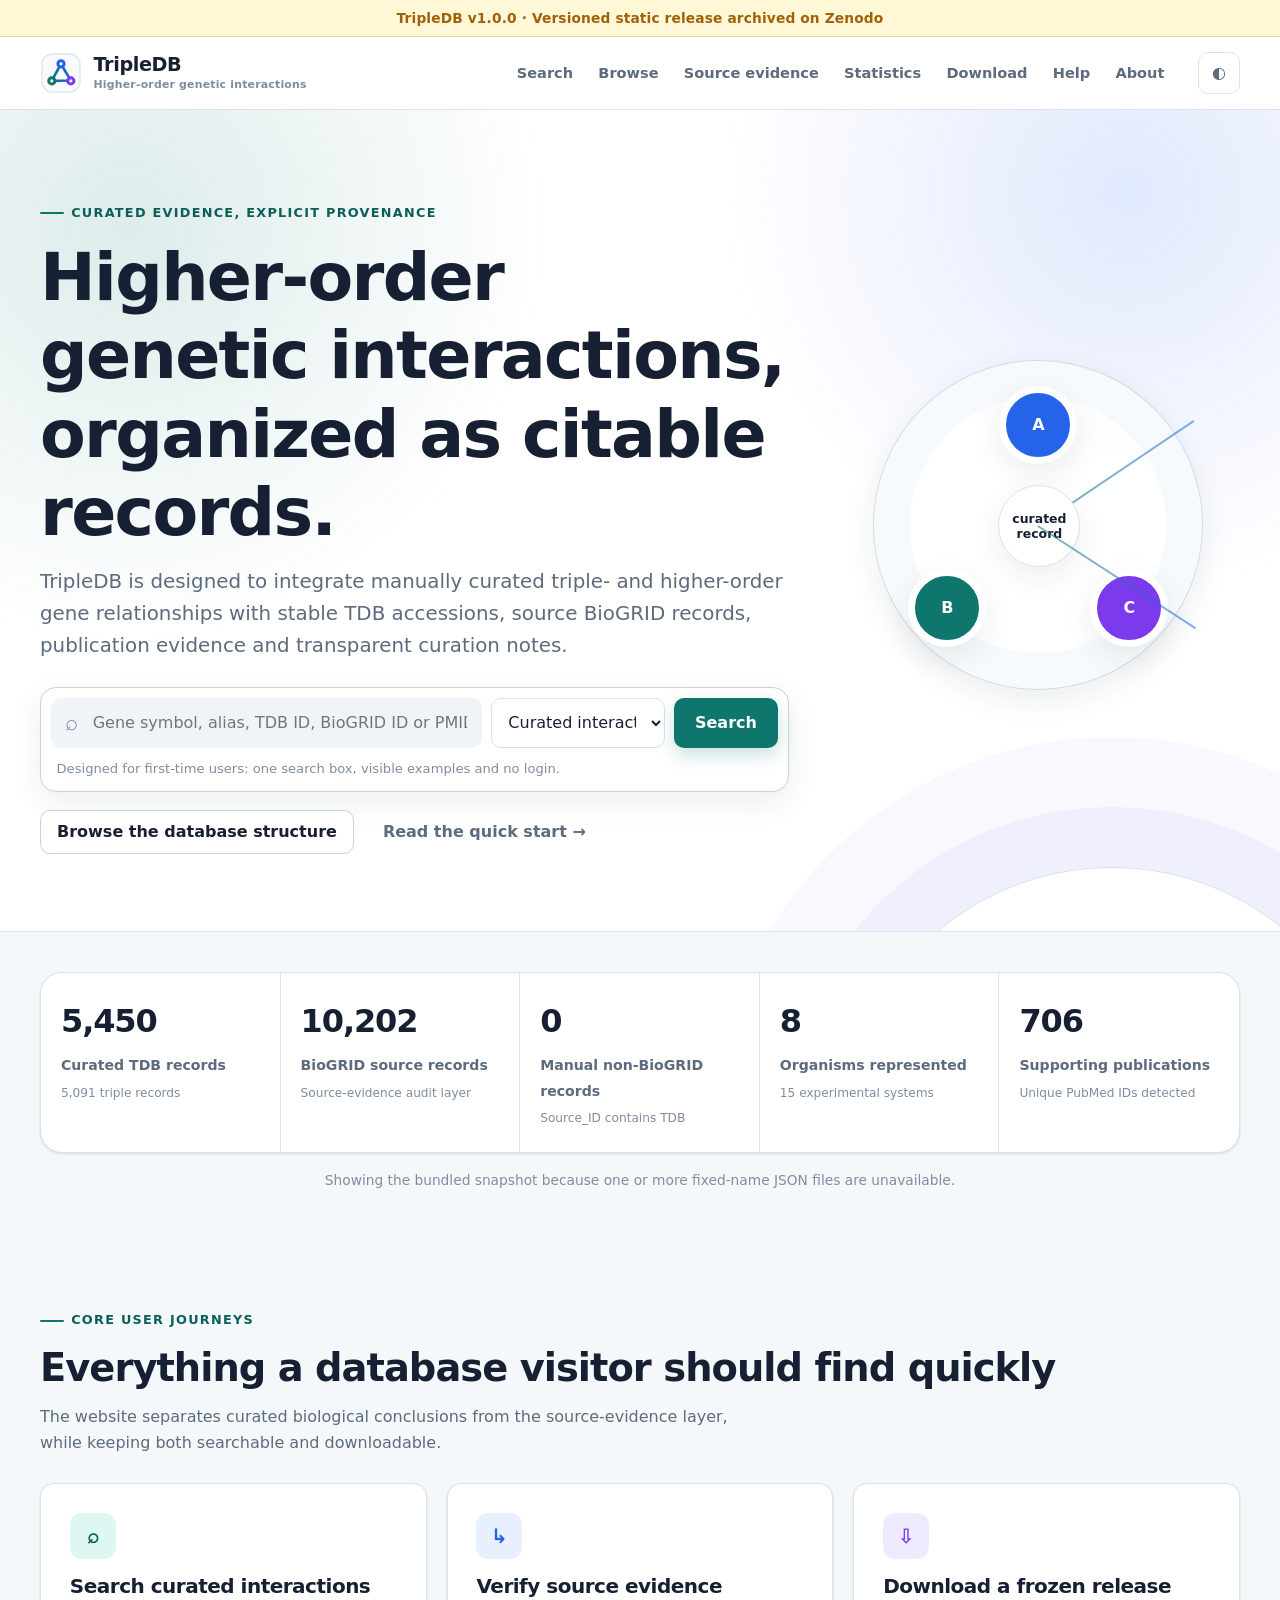
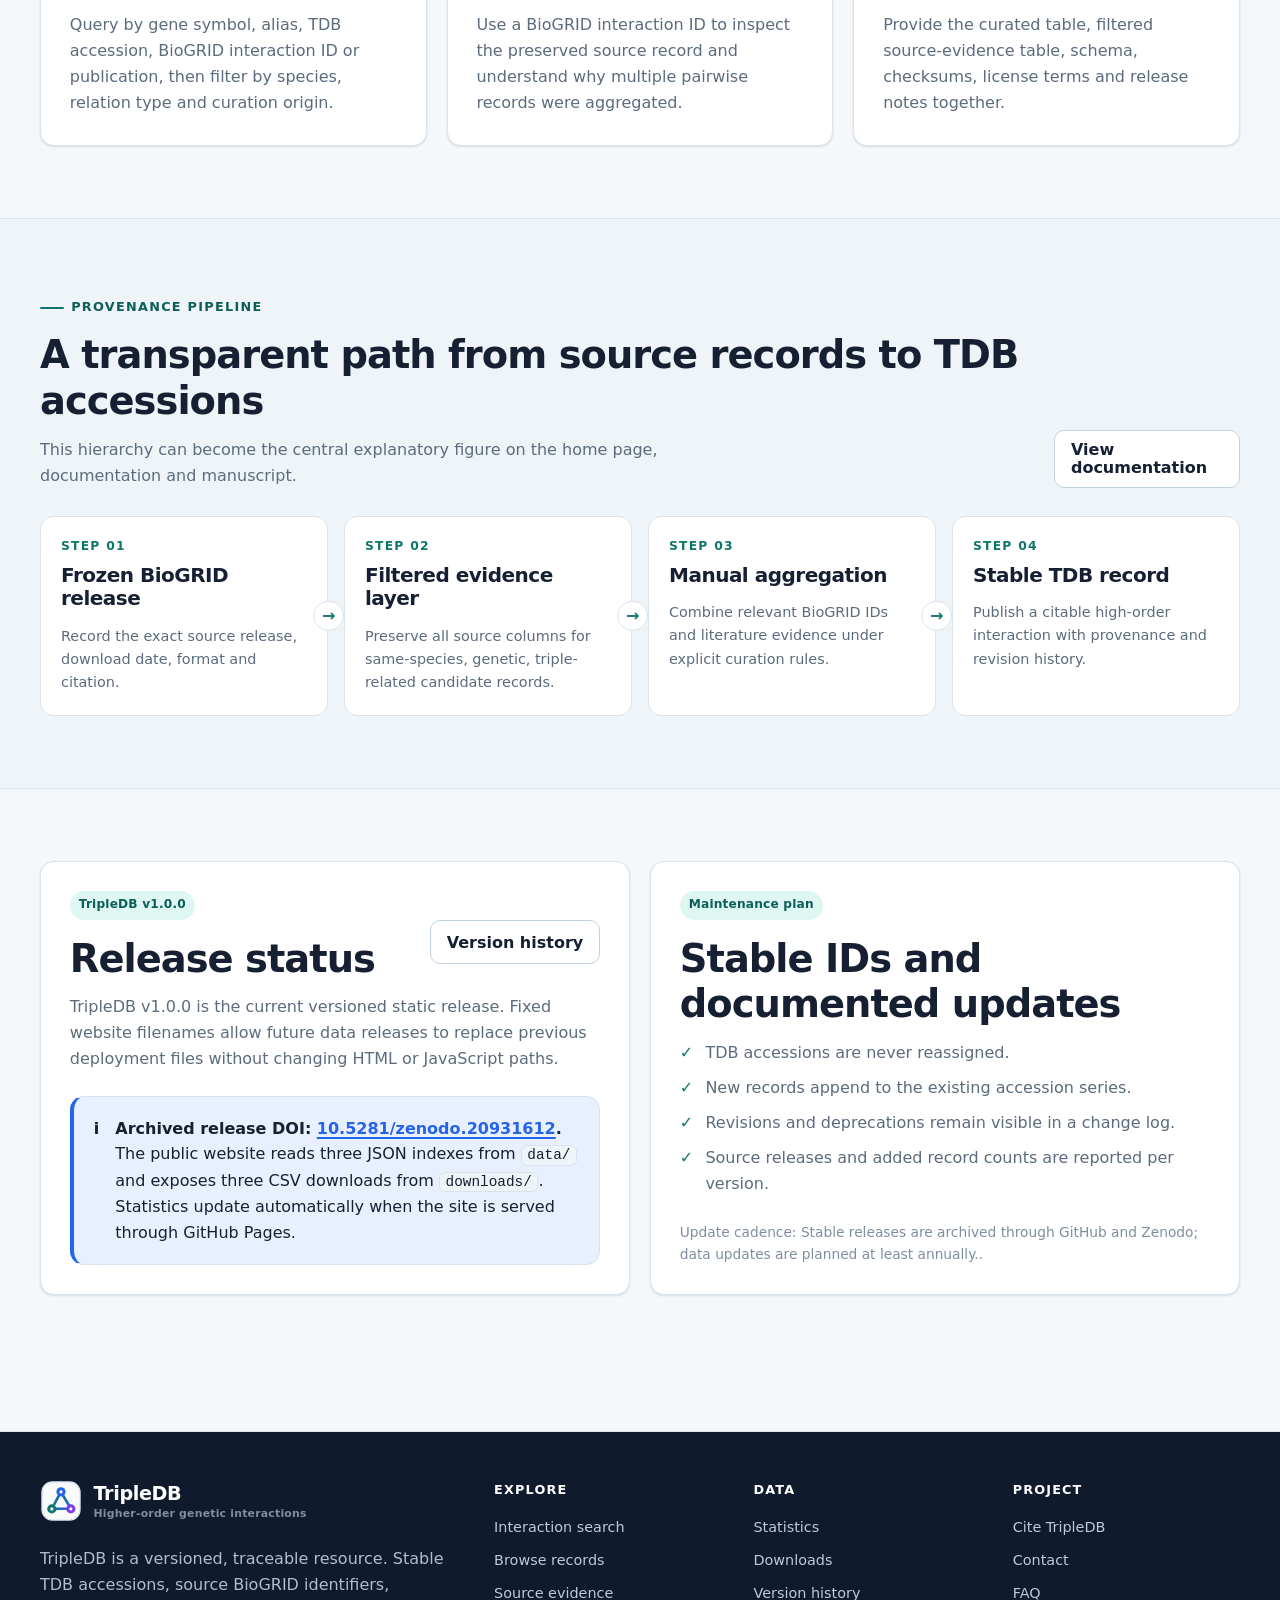
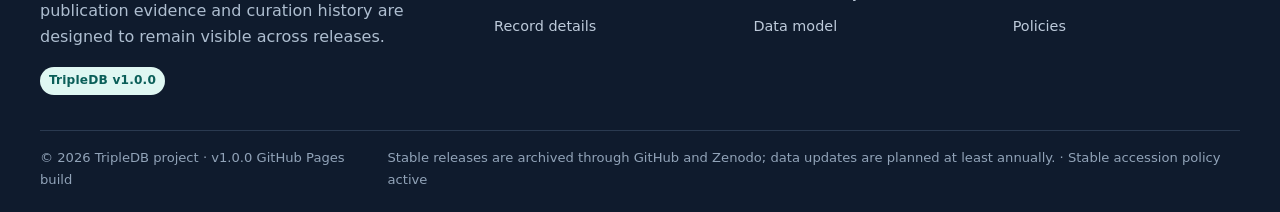
==== commit 6f8eaba6: "upload data with fixed doi" ====
--- a/index.html
+++ b/index.html
@@ -14,7 +14,7 @@
 </head>
 <body class="" data-page="home">
 <a class="skip-link" href="#main">Skip to main content</a>
-<div class="prototype-banner">Search-enabled static build · Fixed JSON and CSV deployment paths are configured</div>
+<div class="prototype-banner">TripleDB v1.0.0 · Versioned static release archived on Zenodo</div>
 <header class="site-header">
   <div class="container header-inner">
     <a class="brand" href="index.html" aria-label="TripleDB home">
@@ -137,11 +137,11 @@
   <div class="container grid grid-2">
     <article class="card pad-lg">
       <div class="flex items-center justify-between gap-2 flex-wrap">
-        <div><span class="badge warning" data-config="releaseLabel">Data-ready draft</span><h2 class="mt-2">Release status</h2></div>
+        <div><span class="badge primary" data-config="releaseLabel">v1.0.0</span><h2 class="mt-2">Release status</h2></div>
         <a class="btn btn-outline" href="updates.html">Version history</a>
       </div>
-      <p class="muted">The fixed website filenames let each new data release replace the previous deployment files without changing HTML or JavaScript paths.</p>
-      <div class="callout info mt-3"><div class="callout-icon">i</div><div><strong>Add your six release files to the fixed folders.</strong><p>Place three JSON indexes in <code>data/</code> and three CSV downloads in <code>downloads/</code>. Statistics update automatically when the site is served locally or through GitHub Pages.</p></div></div>
+      <p class="muted">TripleDB v1.0.0 is the current versioned static release. Fixed website filenames allow future data releases to replace previous deployment files without changing HTML or JavaScript paths.</p>
+      <div class="callout info mt-3"><div class="callout-icon">i</div><div><strong>Archived release DOI: <a href="https://doi.org/10.5281/zenodo.20931612" target="_blank" rel="noopener noreferrer">10.5281/zenodo.20931612</a>.</strong><p>The public website reads three JSON indexes from <code>data/</code> and exposes three CSV downloads from <code>downloads/</code>. Statistics update automatically when the site is served through GitHub Pages.</p></div></div>
     </article>
     <article class="card pad-lg">
       <span class="badge primary">Maintenance plan</span>
@@ -152,7 +152,7 @@
         <li>Revisions and deprecations remain visible in a change log.</li>
         <li>Source releases and added record counts are reported per version.</li>
       </ul>
-      <p class="small subtle mt-3 mb-0">Proposed cadence: <span data-config="updatePolicy">Planned at least annually</span>.</p>
+      <p class="small subtle mt-3 mb-0">Update cadence: <span data-config="updatePolicy">Stable releases are archived through GitHub and Zenodo; data updates are planned at least annually.</span>.</p>
     </article>
   </div>
 </section>
@@ -165,8 +165,8 @@
         <img src="assets/img/tripledb-mark.svg" alt="" width="42" height="42">
         <span class="brand-copy"><span class="brand-name">TripleDB</span><span class="brand-tagline">Higher-order genetic interactions</span></span>
       </a>
-      <p>TripleDB is planned as a versioned, traceable resource. Stable TDB accessions, source BioGRID identifiers, publication evidence and curation history are designed to remain visible across releases.</p>
-      <span class="badge warning" data-config="releaseLabel">Data-ready draft</span>
+      <p>TripleDB is a versioned, traceable resource. Stable TDB accessions, source BioGRID identifiers, publication evidence and curation history are designed to remain visible across releases.</p>
+      <span class="badge primary" data-config="releaseLabel">v1.0.0</span>
     </div>
     <div>
       <div class="footer-heading">Explore</div>
@@ -197,8 +197,8 @@
     </div>
   </div>
   <div class="container footer-bottom">
-    <div>© <span data-current-year></span> TripleDB project · Search-enabled local and GitHub Pages build</div>
-    <div><span data-config="updatePolicy">Planned at least annually</span> · Stable accession policy proposed</div>
+    <div>© <span data-current-year></span> TripleDB project · v1.0.0 GitHub Pages build</div>
+    <div><span data-config="updatePolicy">Stable releases are archived through GitHub and Zenodo; data updates are planned at least annually.</span> · Stable accession policy active</div>
   </div>
 </footer>
 </body>
